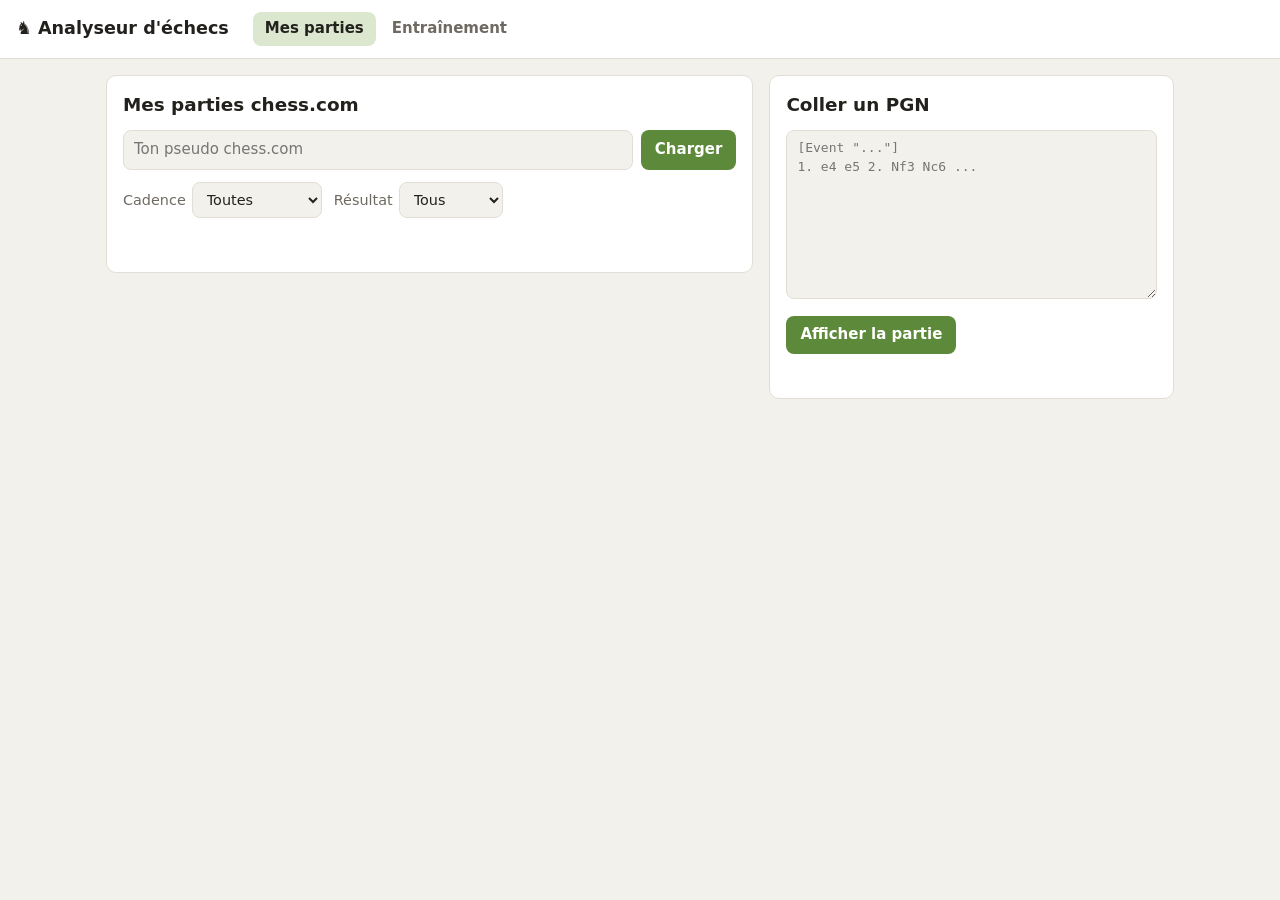
==== index.html @ f1f4c49a "Analyseur d'échecs : version web (Stockfish dans le navigateur) - Entraînement aux ouvertures : le b" ====
<!doctype html>
<html lang="fr">
<head>
  <meta charset="utf-8">
  <meta name="viewport" content="width=device-width, initial-scale=1, viewport-fit=cover">
  <title>Analyseur d'échecs</title>
  <meta name="description" content="Revois tes parties chess.com avec Stockfish et entraîne-toi aux ouvertures, avec des explications en français.">
  <meta name="theme-color" content="#272623">
  <link rel="manifest" href="manifest.webmanifest">
  <link rel="icon" href="icones/icone.svg" type="image/svg+xml">
  <link rel="apple-touch-icon" href="icones/icone-192.png">
  <!-- Échiquier : chessground (celui de Lichess), copié dans vendor/ pour marcher hors ligne -->
  <link rel="stylesheet" href="vendor/chessground.base.css">
  <link rel="stylesheet" href="vendor/chessground.brown.css">
  <link rel="stylesheet" href="vendor/chessground.cburnett.css">
  <link rel="stylesheet" href="css/app.css">
</head>
<body>
  <header class="barre">
    <a href="#/" class="logo">♞ Analyseur d'échecs</a>
    <nav class="menu">
      <a href="#/" data-menu="parties">Mes parties</a>
      <a href="#/entrainement" data-menu="entrainement">Entraînement</a>
    </nav>
  </header>

  <main>
    <!-- Accueil : import des parties -->
    <section id="vue-accueil" class="accueil">
      <div class="carte">
        <h2>Mes parties chess.com</h2>
        <form id="form-pseudo" class="ligne-form">
          <input id="pseudo" type="text" placeholder="Ton pseudo chess.com" autocomplete="username" autocapitalize="none" spellcheck="false" required>
          <button type="submit">Charger</button>
        </form>
        <div class="filtres">
          <label>Cadence
            <select id="filtre-cadence">
              <option value="">Toutes</option>
              <option value="bullet">Bullet</option>
              <option value="blitz">Blitz</option>
              <option value="rapid">Rapide</option>
              <option value="daily">Quotidienne</option>
            </select>
          </label>
          <label>Résultat
            <select id="filtre-resultat">
              <option value="">Tous</option>
              <option value="victoire">Victoires</option>
              <option value="defaite">Défaites</option>
              <option value="nulle">Nulles</option>
            </select>
          </label>
        </div>
        <p id="etat-liste" class="etat"></p>
        <ul id="liste-parties" class="liste-parties"></ul>
        <button id="bouton-plus" class="secondaire" hidden>Afficher plus de parties</button>
      </div>

      <div class="carte">
        <h2>Coller un PGN</h2>
        <textarea id="texte-pgn" rows="8" spellcheck="false" placeholder="[Event &quot;...&quot;]&#10;1. e4 e5 2. Nf3 Nc6 ..."></textarea>
        <button id="bouton-pgn">Afficher la partie</button>
        <p id="etat-pgn" class="etat"></p>
      </div>
    </section>

    <!-- Vue d'une partie -->
    <section id="vue-partie" hidden>
      <a href="#/" class="retour">← Mes parties</a>
      <div class="disposition">
        <div class="colonne-plateau">
          <div class="joueur" id="joueur-haut"><span class="nom"></span><span class="pendule"></span></div>
          <div class="plateau-et-barre">
            <div id="barre-eval" class="barre-eval" title="Évaluation de Stockfish">
              <div class="part-bas"></div>
              <span class="valeur"></span>
            </div>
            <div class="plateau-conteneur">
              <div id="plateau" class="plateau"></div>
              <div id="badge-coup" class="badge-coup" hidden></div>
            </div>
          </div>
          <div class="joueur" id="joueur-bas"><span class="nom"></span><span class="pendule"></span></div>
          <div class="navigation">
            <button data-nav="debut" title="Début (Origine)">⏮</button>
            <button data-nav="precedent" title="Coup précédent (←)">◀</button>
            <button data-nav="suivant" title="Coup suivant (→)">▶</button>
            <button data-nav="fin" title="Fin (Fin)">⏭</button>
            <button data-nav="retourner" title="Retourner l'échiquier (F)">⇅</button>
          </div>
          <svg id="graphique" class="graphique" hidden
               aria-label="Graphique d'évaluation : cliquer pour aller à un coup"></svg>
        </div>
        <aside class="colonne-infos">
          <div class="carte" id="infos-partie"></div>
          <div class="carte" id="carte-analyse">
            <div class="entete-analyse">
              <h3>Analyse Stockfish</h3>
              <div class="commandes-analyse">
                <select id="reglage-analyse" title="Profondeur d'analyse">
                  <option value="rapide">Rapide</option>
                  <option value="normale" selected>Normale</option>
                  <option value="profonde">Profonde</option>
                </select>
                <button id="bouton-analyser">Analyser</button>
              </div>
            </div>
            <div id="progression-analyse" class="progression" hidden><div class="barre"></div><span></span></div>
            <p id="etat-analyse" class="etat"></p>
            <div id="resume-analyse"></div>
          </div>
          <div class="carte" id="carte-coup" hidden></div>
          <div class="carte">
            <div class="entete-analyse">
              <h3>Coups</h3>
              <label class="option"><input type="checkbox" id="option-suivant"> Montrer le meilleur coup à jouer</label>
            </div>
            <div id="liste-coups" class="liste-coups"></div>
          </div>
          <div class="carte" id="carte-compteurs" hidden>
            <h3>Bilan des coups</h3>
            <div id="compteurs"></div>
          </div>
        </aside>
      </div>
    </section>

    <!-- Entraînement : affronter une ouverture, avec un coach après chaque coup -->
    <section id="vue-entrainement" hidden>
      <div class="carte" id="reglages-entrainement">
        <h2>Affronter une ouverture</h2>
        <p class="doux">Le bot joue <strong>forcément</strong> l'ouverture choisie. Après chacun de tes coups,
          le coach te dit si c'est bien, quel était le meilleur coup, et pourquoi.</p>
        <div class="formulaire">
          <label>Ouverture du bot
            <select id="choix-ouverture"></select>
          </label>
          <label>Ou cherche une autre ouverture
            <input id="recherche-ouverture" list="liste-ouvertures" placeholder="Ex. : Fried Liver, Najdorf, Londres…" spellcheck="false">
            <datalist id="liste-ouvertures"></datalist>
          </label>
          <p id="coups-ouverture" class="doux"></p>
          <label>Le bot joue
            <select id="couleur-bot">
              <option value="w">les Blancs</option>
              <option value="b">les Noirs</option>
            </select>
          </label>
          <label>Niveau du bot (quand la théorie s'arrête)
            <select id="niveau-bot"></select>
          </label>
          <button id="bouton-commencer">Commencer la partie</button>
          <p id="etat-reglages" class="etat"></p>
        </div>
      </div>

      <div id="jeu-entrainement" class="disposition" hidden>
        <div class="colonne-plateau">
          <div class="joueur"><span id="nom-haut" class="nom"></span></div>
          <div class="plateau-conteneur">
            <div id="plateau-entrainement" class="plateau"></div>
          </div>
          <div class="joueur"><span id="nom-bas" class="nom"></span><span id="statut-entrainement" class="statut"></span></div>
          <p id="coach-court" class="coach-court" hidden></p>
          <div class="navigation">
            <button id="bouton-annuler" title="Reprendre ton dernier coup">↶ Annuler</button>
            <button id="bouton-indice" title="Montrer le meilleur coup">💡 Indice</button>
            <button id="bouton-retourner-jeu" title="Retourner l'échiquier">⇅</button>
            <button id="bouton-nouvelle" title="Choisir une autre ouverture">Nouvelle</button>
          </div>
        </div>
        <aside class="colonne-infos">
          <div class="carte coach" id="carte-coach">
            <h3 id="titre-entrainement"></h3>
            <p id="theorie-entrainement" class="theorie"></p>
            <div id="avis-coach" class="avis-coach"></div>
          </div>
          <div class="carte">
            <h3>Ton bilan</h3>
            <div id="bilan-entrainement" class="bilan"></div>
            <button id="bouton-analyser-partie" class="secondaire" disabled>Analyser toute la partie</button>
          </div>
          <div class="carte">
            <h3>Coups</h3>
            <div id="coups-entrainement" class="liste-coups"></div>
          </div>
        </aside>
      </div>
    </section>
  </main>

  <script type="module" src="js/app.js"></script>
</body>
</html>
---- vendor/chessground.base.css ----
.cg-wrap {
  box-sizing: content-box;
  position: relative;
  display: block;
}

cg-container {
  position: absolute;
  width: 100%;
  height: 100%;
  display: block;
  top: 0;
}

cg-board {
  position: absolute;
  top: 0;
  left: 0;
  width: 100%;
  height: 100%;
  -webkit-user-select: none;
  -moz-user-select: none;
  -ms-user-select: none;
  user-select: none;
  line-height: 0;
  background-size: cover;
}

.cg-wrap.manipulable cg-board {
  cursor: pointer;
}

cg-board square {
  position: absolute;
  top: 0;
  left: 0;
  width: 12.5%;
  height: 12.5%;
  pointer-events: none;
}

cg-board square.move-dest {
  pointer-events: auto;
}

cg-board square.last-move {
  will-change: transform;
}

.cg-wrap piece {
  position: absolute;
  top: 0;
  left: 0;
  width: 12.5%;
  height: 12.5%;
  background-size: cover;
  z-index: 2;
  will-change: transform;
  pointer-events: none;
}

cg-board piece.dragging {
  cursor: move;
  /* !important to override z-index from 3D piece inline style */
  z-index: 11 !important;
}

piece.anim {
  z-index: 8;
}

piece.fading {
  z-index: 1;
  opacity: 0.5;
}

.cg-wrap piece.ghost {
  opacity: 0.3;
}

.cg-wrap piece svg {
  overflow: hidden;
  position: relative;
  top: 0px;
  left: 0px;
  width: 100%;
  height: 100%;
  pointer-events: none;
  z-index: 2;
  opacity: 0.6;
}

.cg-wrap cg-auto-pieces,
.cg-wrap .cg-shapes,
.cg-wrap .cg-custom-svgs {
  overflow: visible;
  position: absolute;
  top: 0px;
  left: 0px;
  width: 100%;
  height: 100%;
  pointer-events: none;
}

.cg-wrap cg-auto-pieces {
  z-index: 2;
}

.cg-wrap cg-auto-pieces piece {
  opacity: 0.3;
}

.cg-wrap .cg-shapes {
  overflow: hidden;
  opacity: 0.6;
  z-index: 2;
}

.cg-wrap .cg-custom-svgs {
  /* over piece.anim = 8, but under piece.dragging = 11 */
  z-index: 9;
}

.cg-wrap .cg-custom-svgs svg {
  overflow: visible;
}

.cg-wrap coords {
  position: absolute;
  display: flex;
  pointer-events: none;
  opacity: 0.8;
  font-family: sans-serif;
  font-size: 9px;
}

.cg-wrap coords.ranks {
  left: 4px;
  top: -20px;
  flex-flow: column-reverse;
  height: 100%;
  width: 12px;
}

.cg-wrap coords.ranks.black {
  flex-flow: column;
}

.cg-wrap coords.ranks.left {
  left: -15px;
  align-items: flex-end;
}

.cg-wrap coords.files {
  bottom: -4px;
  left: 24px;
  flex-flow: row;
  width: 100%;
  height: 16px;
  text-transform: uppercase;
  text-align: center;
}

.cg-wrap coords.files.black {
  flex-flow: row-reverse;
}

.cg-wrap coords coord {
  flex: 1 1 auto;
}

.cg-wrap coords.ranks coord {
  transform: translateY(39%);
}

.cg-wrap coords.squares {
  bottom: 0;
  left: 0;
  text-transform: uppercase;
  text-align: right;
  flex-flow: column-reverse;
  height: 100%;
  width: 12.5%;
}

.cg-wrap coords.squares.black {
  flex-flow: column;
}

.cg-wrap coords.squares.left {
  text-align: left;
}

.cg-wrap coords.squares coord {
  padding: 6% 4%;
}

.cg-wrap coords.squares.rank2 {
  transform: translateX(100%);
}

.cg-wrap coords.squares.rank3 {
  transform: translateX(200%);
}

.cg-wrap coords.squares.rank4 {
  transform: translateX(300%);
}

.cg-wrap coords.squares.rank5 {
  transform: translateX(400%);
}

.cg-wrap coords.squares.rank6 {
  transform: translateX(500%);
}

.cg-wrap coords.squares.rank7 {
  transform: translateX(600%);
}

.cg-wrap coords.squares.rank8 {
  transform: translateX(700%);
}
---- vendor/chessground.brown.css ----
/** Colored board squares as an embedded SVG */
cg-board {
  background-color: #f0d9b5;
  background-image: url('[data-uri]');
}

/** Interactive board square colors */
cg-board square.move-dest {
  background: radial-gradient(rgba(20, 85, 30, 0.5) 22%, #208530 0, rgba(0, 0, 0, 0.3) 0, rgba(0, 0, 0, 0) 0);
}
cg-board square.premove-dest {
  background: radial-gradient(rgba(20, 30, 85, 0.5) 22%, #203085 0, rgba(0, 0, 0, 0.3) 0, rgba(0, 0, 0, 0) 0);
}
cg-board square.oc.move-dest {
  background: radial-gradient(transparent 0%, transparent 80%, rgba(20, 85, 0, 0.3) 80%);
}
cg-board square.oc.premove-dest {
  background: radial-gradient(transparent 0%, transparent 80%, rgba(20, 30, 85, 0.2) 80%);
}
cg-board square.move-dest:hover {
  background: rgba(20, 85, 30, 0.3);
}
cg-board square.premove-dest:hover {
  background: rgba(20, 30, 85, 0.2);
}
cg-board square.last-move {
  background-color: rgba(155, 199, 0, 0.41);
}
cg-board square.selected {
  background-color: rgba(20, 85, 30, 0.5);
}
cg-board square.check {
  background: radial-gradient(
    ellipse at center,
    rgba(255, 0, 0, 1) 0%,
    rgba(231, 0, 0, 1) 25%,
    rgba(169, 0, 0, 0) 89%,
    rgba(158, 0, 0, 0) 100%
  );
}
cg-board square.current-premove {
  background-color: rgba(20, 30, 85, 0.5);
}

/** Alternating colors in rank/file/square labels */
.orientation-white .ranks :nth-child(odd),
.orientation-white .files :nth-child(even),
.orientation-black .ranks :nth-child(even),
.orientation-black .files :nth-child(odd),
coords.squares:nth-of-type(odd) :nth-child(even),
coords.squares:nth-of-type(even) :nth-child(odd) {
  color: rgba(72, 72, 72, 0.8);
}

.orientation-white .ranks :nth-child(even),
.orientation-white .files :nth-child(odd),
.orientation-black .ranks :nth-child(odd),
.orientation-black .files :nth-child(even),
coords.squares:nth-of-type(odd) :nth-child(odd),
coords.squares:nth-of-type(even) :nth-child(even) {
  color: rgba(255, 255, 255, 0.8);
}
---- vendor/chessground.cburnett.css ----
/** Embedded SVGs for all chess pieces */
.cg-wrap piece.pawn.white {
  background-image: url('[data-uri]');
}
.cg-wrap piece.bishop.white {
  background-image: url('[data-uri]');
}
.cg-wrap piece.knight.white {
  background-image: url('[data-uri]');
}
.cg-wrap piece.rook.white {
  background-image: url('[data-uri]');
}
.cg-wrap piece.queen.white {
  background-image: url('[data-uri]');
}
.cg-wrap piece.king.white {
  background-image: url('[data-uri]');
}
.cg-wrap piece.pawn.black {
  background-image: url('[data-uri]');
}
.cg-wrap piece.bishop.black {
  background-image: url('[data-uri]');
}
.cg-wrap piece.knight.black {
  background-image: url('[data-uri]');
}
.cg-wrap piece.rook.black {
  background-image: url('[data-uri]');
}
.cg-wrap piece.queen.black {
  background-image: url('[data-uri]');
}
.cg-wrap piece.king.black {
  background-image: url('[data-uri]');
}
---- css/app.css ----
:root {
  --fond: #f3f1ec;
  --carte: #ffffff;
  --texte: #23211d;
  --doux: #6f6a61;
  --bord: #e2ded5;
  --accent: #5d8a3a;
  --accent-texte: #ffffff;
  --survol: #f0ede6;
  --actif: #dbe8cf;
  --victoire: #5d8a3a;
  --defaite: #c0473b;
  --nulle: #8a857b;
  --erreur: #b23a2e;
  --rayon: 10px;

  /* Classification des coups : mêmes couleurs en clair et en sombre */
  --c-brillant: #1f9e94;
  --c-meilleur: #5f9e45;
  --c-excellent: #84a94a;
  --c-bon: #8f9a86;
  --c-livre: #a3825e;
  --c-imprecision: #dba63a;
  --c-erreur: #e27f35;
  --c-manquee: #cc5f50;
  --c-gaffe: #cc3a2e;
  /* Barre et graphique d'évaluation */
  --eval-clair: #f2f0eb;
  --eval-sombre: #3d3a36;
}

@media (prefers-color-scheme: dark) {
  :root {
    --fond: #1d1c1a;
    --carte: #272623;
    --texte: #ece9e2;
    --doux: #a29d93;
    --bord: #3a3834;
    --accent: #7fae55;
    --accent-texte: #12110f;
    --survol: #302f2b;
    --actif: #3c4a30;
    --victoire: #7fae55;
    --defaite: #e06b5e;
    --nulle: #a29d93;
    --erreur: #f08a7e;
  }
}

* { box-sizing: border-box; }
[hidden] { display: none !important; } /* sinon un display: grid l'emporte sur l'attribut hidden */

body {
  margin: 0;
  background: var(--fond);
  color: var(--texte);
  font: 15px/1.45 system-ui, -apple-system, "Segoe UI", Roboto, sans-serif;
}

a { color: var(--accent); }

.barre {
  padding: 12px 16px;
  border-bottom: 1px solid var(--bord);
  background: var(--carte);
}
.logo { font-weight: 700; font-size: 1.1rem; color: var(--texte); text-decoration: none; }
.barre { display: flex; align-items: center; gap: 24px; flex-wrap: wrap; }
.menu { display: flex; gap: 4px; }
.menu a { color: var(--doux); text-decoration: none; padding: 6px 12px; border-radius: 8px; font-weight: 600; }
.menu a:hover { background: var(--survol); }
.menu a.actif { color: var(--texte); background: var(--actif); }

/* --- Entraînement ------------------------------------------------------------- */
#reglages-entrainement { max-width: 560px; }
.formulaire { display: flex; flex-direction: column; gap: 12px; }
.formulaire label { display: flex; flex-direction: column; gap: 4px; font-weight: 600; font-size: 0.9rem; }
.formulaire select, .formulaire input { font-weight: 400; }
.formulaire .doux { margin: -4px 0 0; }
.statut { font-weight: 700; margin: 4px 0; }
.theorie { margin: 4px 0 8px; padding: 6px 10px; border-radius: 8px; background: var(--actif); }
.theorie.hors { background: var(--survol); }
.messages { list-style: none; padding: 0; margin: 0; display: flex; flex-direction: column; gap: 6px; font-size: 0.9rem; }
#jeu-entrainement .navigation button { max-width: none; font-size: 0.9rem; padding: 8px 6px; }
#jeu-entrainement .joueur .statut { font-size: 0.9rem; color: var(--doux); margin: 0; }
.coach h3 { margin-bottom: 8px; }
.coach-court { margin: 2px 0; font-size: 0.9rem; font-weight: 600; }
.avis-coach .titre-coup { margin-bottom: 4px; }
.avis-coach .explication { margin-top: 8px; }
.meilleur-coup { font-weight: 700; }
.precision-moyenne { font-weight: 700; font-size: 1.1rem; margin: 0 0 8px; }
.pastilles { display: flex; flex-wrap: wrap; gap: 6px 14px; font-size: 0.9rem; }
.item-bilan { display: inline-flex; align-items: center; gap: 4px; }
.bilan { margin-bottom: 10px; }

main { max-width: 1100px; margin: 0 auto; padding: 16px; }

.carte {
  background: var(--carte);
  border: 1px solid var(--bord);
  border-radius: var(--rayon);
  padding: 16px;
}
.carte h2, .carte h3 { margin: 0 0 12px; }
.carte h2 { font-size: 1.15rem; }
.carte h3 { font-size: 1rem; }

button {
  font: inherit;
  cursor: pointer;
  border: none;
  border-radius: 8px;
  padding: 8px 14px;
  background: var(--accent);
  color: var(--accent-texte);
  font-weight: 600;
}
button.secondaire { background: var(--survol); color: var(--texte); margin-top: 12px; width: 100%; }

input, textarea, select {
  font: inherit;
  color: var(--texte);
  background: var(--fond);
  border: 1px solid var(--bord);
  border-radius: 8px;
  padding: 8px 10px;
}
textarea { width: 100%; resize: vertical; font-family: ui-monospace, Consolas, monospace; font-size: 13px; margin-bottom: 10px; }

.etat { color: var(--doux); margin: 10px 0 0; min-height: 1.2em; }
.etat.erreur, .avertissement { color: var(--erreur); }

/* --- Accueil --------------------------------------------------------------- */

.accueil { display: grid; grid-template-columns: 1.6fr 1fr; gap: 16px; align-items: start; }

.ligne-form { display: flex; gap: 8px; }
.ligne-form input { flex: 1; min-width: 0; }

.filtres { display: flex; gap: 12px; flex-wrap: wrap; margin-top: 12px; color: var(--doux); font-size: 0.9rem; }
.filtres label { display: flex; align-items: center; gap: 6px; }

.liste-parties { list-style: none; padding: 0; margin: 10px 0 0; display: flex; flex-direction: column; gap: 4px; }

.partie {
  display: flex;
  align-items: center;
  gap: 12px;
  padding: 10px 12px;
  border-radius: 8px;
  color: var(--texte);
  text-decoration: none;
  border-left: 4px solid var(--nulle);
}
.partie:hover { background: var(--survol); }
.partie.victoire { border-left-color: var(--victoire); }
.partie.defaite { border-left-color: var(--defaite); }

.pion { width: 14px; height: 14px; border-radius: 50%; flex: none; border: 2px solid var(--doux); }
.pion.blancs { background: #fff; }
.pion.noirs { background: #222; }

.centre { display: flex; flex-direction: column; flex: 1; min-width: 0; }
.centre small { color: var(--doux); white-space: nowrap; overflow: hidden; text-overflow: ellipsis; }

.badge { font-size: 0.8rem; font-weight: 700; color: var(--nulle); }
.victoire .badge { color: var(--victoire); }
.defaite .badge { color: var(--defaite); }

/* --- Vue partie ------------------------------------------------------------- */

.retour { display: inline-block; margin-bottom: 12px; text-decoration: none; }

.disposition { display: grid; grid-template-columns: minmax(0, 560px) minmax(260px, 1fr); gap: 16px; align-items: start; }

.colonne-plateau { display: flex; flex-direction: column; gap: 6px; }
.plateau-et-barre { display: flex; gap: 6px; }
.plateau-conteneur { position: relative; flex: 1; min-width: 0; }
.plateau { width: 100%; aspect-ratio: 1; }

/* Barre d'évaluation : la partie du bas appartient au camp affiché en bas */
.barre-eval { position: relative; width: 22px; flex: none; border-radius: 4px; overflow: hidden; background: var(--eval-sombre); }
.barre-eval .part-bas { position: absolute; left: 0; right: 0; bottom: 0; height: 50%; background: var(--eval-clair); transition: height 0.25s; }
.barre-eval.inverse { background: var(--eval-clair); }
.barre-eval.inverse .part-bas { background: var(--eval-sombre); }
.barre-eval .valeur { position: absolute; left: 0; right: 0; bottom: 4px; text-align: center; font-size: 10px; font-weight: 700; color: var(--eval-sombre); }
.barre-eval .valeur.en-haut { top: 4px; bottom: auto; color: var(--eval-clair); }
.barre-eval.inverse .valeur { color: var(--eval-clair); }
.barre-eval.inverse .valeur.en-haut { color: var(--eval-sombre); }

/* Classification : chaque .cat-* fournit sa couleur dans --c */
.cat-brillant { --c: var(--c-brillant); }
.cat-meilleur { --c: var(--c-meilleur); }
.cat-excellent { --c: var(--c-excellent); }
.cat-bon { --c: var(--c-bon); }
.cat-livre { --c: var(--c-livre); }
.cat-imprecision { --c: var(--c-imprecision); }
.cat-erreur { --c: var(--c-erreur); }
.cat-manquee { --c: var(--c-manquee); }
.cat-gaffe { --c: var(--c-gaffe); }

.badge-coup {
  position: absolute;
  z-index: 20;
  transform: translate(-70%, -30%);
  width: 26px;
  height: 26px;
  border-radius: 50%;
  display: flex;
  align-items: center;
  justify-content: center;
  background: var(--c);
  color: #fff;
  font-size: 12px;
  font-weight: 800;
  box-shadow: 0 1px 4px rgba(0, 0, 0, 0.45);
  pointer-events: none;
}
.pastille {
  display: inline-flex;
  align-items: center;
  justify-content: center;
  width: 1.6em;
  height: 1.6em;
  border-radius: 50%;
  background: var(--c);
  color: #fff;
  font-size: 0.75em;
  font-weight: 800;
  vertical-align: middle;
}
.etiquette { background: var(--c); color: #fff; font-size: 0.78rem; font-weight: 700; padding: 2px 9px; border-radius: 999px; }

/* Graphique d'évaluation */
.graphique { display: block; width: 100%; height: auto; margin-top: 8px; border-radius: 6px; cursor: pointer; }
.graphique .fond { fill: var(--eval-sombre); }
.graphique .aire { fill: var(--eval-clair); }
.graphique .milieu { stroke: #8a857b; stroke-width: 1; stroke-dasharray: 4 4; }
.graphique .curseur { stroke: var(--accent); stroke-width: 2; }
.graphique .point { fill: var(--c); stroke: #fff; stroke-width: 1.5; }

.joueur { display: flex; justify-content: space-between; align-items: center; font-weight: 600; padding: 2px 2px; }
.pendule { font-variant-numeric: tabular-nums; background: var(--carte); border: 1px solid var(--bord); border-radius: 6px; padding: 1px 8px; }
.pendule:empty { display: none; }

.navigation { display: flex; gap: 6px; justify-content: center; margin-top: 4px; }
.navigation button { flex: 1; max-width: 80px; background: var(--carte); color: var(--texte); border: 1px solid var(--bord); font-size: 1.05rem; }
.navigation button:hover { background: var(--survol); }

.colonne-infos { display: flex; flex-direction: column; gap: 16px; }

#infos-partie dl { display: grid; grid-template-columns: auto 1fr; gap: 4px 12px; margin: 0 0 10px; }
#infos-partie dt { color: var(--doux); }
#infos-partie dd { margin: 0; }

.liste-coups { max-height: 420px; overflow-y: auto; font-variant-numeric: tabular-nums; }
.ligne-coup { display: grid; grid-template-columns: 3em 1fr 1fr; align-items: center; }
.ligne-coup:nth-child(odd) { background: var(--survol); border-radius: 6px; }
.num { color: var(--doux); padding-left: 6px; }
.coup {
  background: none;
  color: var(--texte);
  font-weight: 500;
  text-align: left;
  padding: 4px 8px;
  border-radius: 6px;
}
.coup:hover { background: var(--bord); }
.coup.actif { background: var(--actif); font-weight: 700; }
.coup.vide { color: var(--doux); }
.coup .symbole { margin-left: 3px; font-weight: 800; }
.coup[data-classe="brillant"] { color: var(--c-brillant); }
.coup[data-classe="imprecision"] { color: var(--c-imprecision); }
.coup[data-classe="erreur"] { color: var(--c-erreur); }
.coup[data-classe="manquee"] { color: var(--c-manquee); }
.coup[data-classe="gaffe"] { color: var(--c-gaffe); }

/* Carte d'analyse */
.entete-analyse { display: flex; justify-content: space-between; align-items: center; gap: 8px; flex-wrap: wrap; margin-bottom: 8px; }
.entete-analyse h3 { margin: 0; }
.commandes-analyse { display: flex; gap: 6px; }
.commandes-analyse select, .commandes-analyse button { padding: 6px 10px; }
button:disabled { opacity: 0.55; cursor: default; }
.option { display: flex; align-items: center; gap: 5px; font-size: 0.85rem; color: var(--doux); cursor: pointer; }

.progression { position: relative; height: 24px; margin-top: 4px; border-radius: 6px; overflow: hidden; background: var(--survol); }
.progression .barre { position: absolute; top: 0; bottom: 0; left: 0; width: 0; background: var(--actif); transition: width 0.4s; }
.progression span { position: relative; padding-left: 10px; font-size: 0.85rem; line-height: 24px; }

.precisions { display: grid; grid-template-columns: 1fr 1fr; gap: 8px; margin: 6px 0 12px; }
.precision { display: flex; flex-direction: column; align-items: center; padding: 10px 6px; border-radius: 8px; background: var(--survol); text-align: center; }
.precision .nom { font-size: 0.85rem; color: var(--doux); max-width: 100%; overflow: hidden; text-overflow: ellipsis; white-space: nowrap; }
.precision strong { font-size: 1.7rem; line-height: 1.2; }
.precision small { color: var(--doux); }

.compteurs { width: 100%; border-collapse: collapse; font-size: 0.9rem; }
.compteurs td { padding: 3px 4px; }
.compteurs .nombre { width: 3em; text-align: center; font-weight: 700; font-variant-numeric: tabular-nums; }

/* Détail du coup courant */
#carte-coup p { margin: 6px 0; }
.explication { margin: 8px 0; padding: 8px 12px; border-left: 3px solid var(--accent); background: var(--survol); border-radius: 0 8px 8px 0; }
.explication p { margin: 4px 0; }
.titre-coup { display: flex; align-items: center; gap: 8px; flex-wrap: wrap; }
.doux { color: var(--doux); font-size: 0.9rem; }
#carte-coup h4 { margin: 12px 0 6px; font-size: 0.9rem; }
.lignes-moteur { list-style: none; margin: 0; padding: 0; display: flex; flex-direction: column; gap: 5px; font-size: 0.9rem; }
.lignes-moteur li { display: flex; gap: 8px; align-items: baseline; }
.eval-ligne { flex: none; min-width: 3.6em; padding: 1px 4px; border-radius: 4px; background: var(--survol); text-align: center; font-weight: 700; font-variant-numeric: tabular-nums; }

/* --- Petits écrans (préparation du mobile) ---------------------------------- */

@media (max-width: 820px) {
  .accueil, .disposition { grid-template-columns: 1fr; }
  .liste-coups { max-height: 260px; }
}
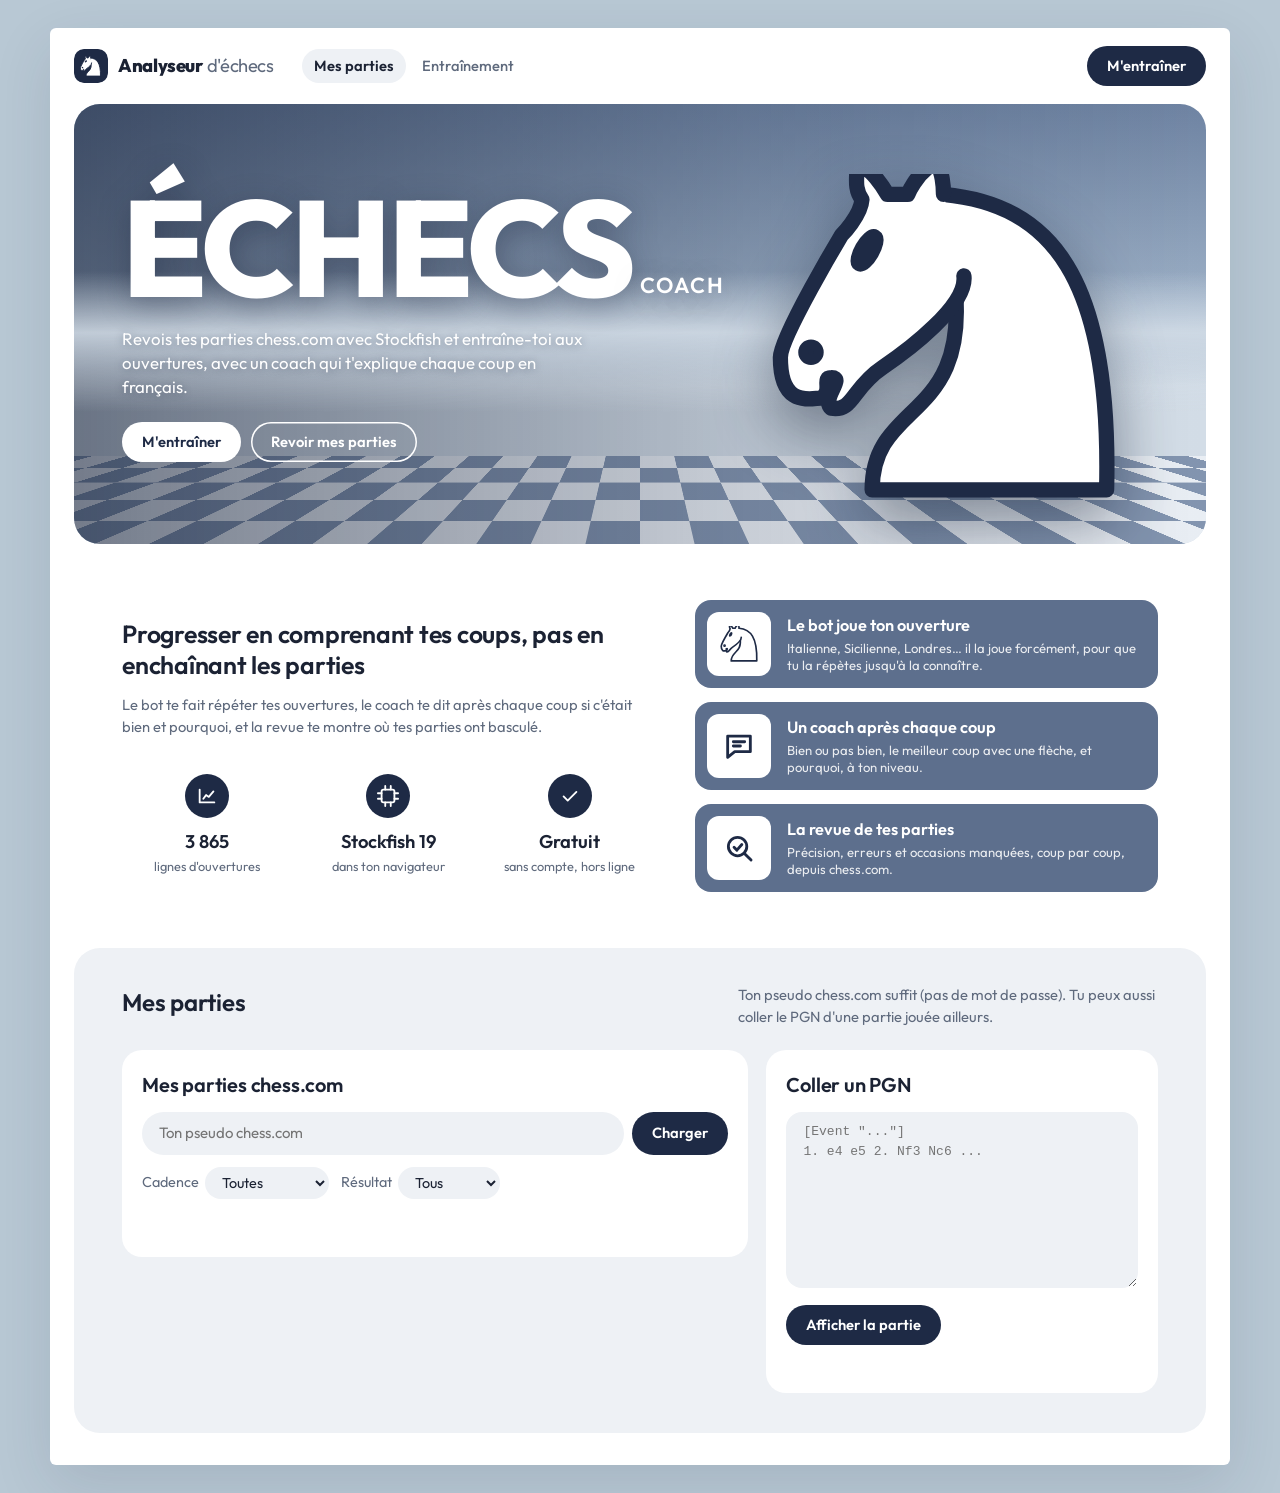
==== commit c2776fd5: "Nouvelle direction artistique et version PC hors ligne - Apparence : page blanche sur fond bleu-gris" ====
--- a/index.html
+++ b/index.html
@@ -5,7 +5,9 @@
   <meta name="viewport" content="width=device-width, initial-scale=1, viewport-fit=cover">
   <title>Analyseur d'échecs</title>
   <meta name="description" content="Revois tes parties chess.com avec Stockfish et entraîne-toi aux ouvertures, avec des explications en français.">
-  <meta name="theme-color" content="#272623">
+  <meta name="theme-color" content="#b8c8d4" media="(prefers-color-scheme: light)">
+  <meta name="theme-color" content="#0d131d" media="(prefers-color-scheme: dark)">
+  <link rel="preload" href="polices/outfit-latin.woff2" as="font" type="font/woff2" crossorigin>
   <link rel="manifest" href="manifest.webmanifest">
   <link rel="icon" href="icones/icone.svg" type="image/svg+xml">
   <link rel="apple-touch-icon" href="icones/icone-192.png">
@@ -16,17 +18,72 @@
   <link rel="stylesheet" href="css/app.css">
 </head>
 <body>
-  <header class="barre">
-    <a href="#/" class="logo">♞ Analyseur d'échecs</a>
+ <div class="page">
+  <header class="entete">
+    <a href="#/" class="logo"><img src="icones/icone.svg" alt="" width="34" height="34"><span>Analyseur<em>d'échecs</em></span></a>
     <nav class="menu">
       <a href="#/" data-menu="parties">Mes parties</a>
       <a href="#/entrainement" data-menu="entrainement">Entraînement</a>
     </nav>
+    <a href="#/entrainement" class="pilule marine appel">M'entraîner</a>
   </header>
 
   <main>
     <!-- Accueil : import des parties -->
-    <section id="vue-accueil" class="accueil">
+    <div id="vue-accueil">
+      <section class="hero">
+        <div class="hero-sol" aria-hidden="true"></div>
+        <img class="hero-piece" src="icones/cavalier.svg" alt="" aria-hidden="true">
+        <div class="hero-contenu">
+          <h1 class="hero-titre">ÉCHECS<span>coach</span></h1>
+          <p>Revois tes parties chess.com avec Stockfish et entraîne-toi aux ouvertures,
+            avec un coach qui t'explique chaque coup en français.</p>
+          <div class="hero-boutons">
+            <a class="pilule blanche" href="#/entrainement">M'entraîner</a>
+            <a class="pilule contour" href="#mes-parties">Revoir mes parties</a>
+          </div>
+        </div>
+      </section>
+
+      <section class="pourquoi">
+        <div class="pourquoi-texte">
+          <h2>Progresser en comprenant tes coups, pas en enchaînant les parties</h2>
+          <p class="doux">Le bot te fait répéter tes ouvertures, le coach te dit après chaque coup
+            si c'était bien et pourquoi, et la revue te montre où tes parties ont basculé.</p>
+          <div class="chiffres">
+            <div><span class="rond"><svg viewBox="0 0 24 24"><path d="M4 19V5m0 14h16M8 15l3-4 3 2 5-6"/></svg></span>
+              <strong>3&nbsp;865</strong><small>lignes d'ouvertures</small></div>
+            <div><span class="rond"><svg viewBox="0 0 24 24"><rect x="5" y="5" width="14" height="14" rx="2"/><path d="M9 1v4m6-4v4M9 19v4m6-4v4M1 9h4m-4 6h4m14-6h4m-4 6h4"/></svg></span>
+              <strong>Stockfish&nbsp;19</strong><small>dans ton navigateur</small></div>
+            <div><span class="rond"><svg viewBox="0 0 24 24"><path d="M5 12.5l4.5 4.5L19 7.5"/></svg></span>
+              <strong>Gratuit</strong><small>sans compte, hors ligne</small></div>
+          </div>
+        </div>
+        <div class="atouts">
+          <a class="atout" href="#/entrainement">
+            <span class="tuile"><img src="icones/cavalier.svg" alt=""></span>
+            <span><strong>Le bot joue ton ouverture</strong>
+              <small>Italienne, Sicilienne, Londres… il la joue forcément, pour que tu la répètes jusqu'à la connaître.</small></span>
+          </a>
+          <a class="atout" href="#/entrainement">
+            <span class="tuile"><svg viewBox="0 0 24 24"><path d="M4 5h16v11H9l-5 4z"/><path d="M8 9h8M8 12h5"/></svg></span>
+            <span><strong>Un coach après chaque coup</strong>
+              <small>Bien ou pas bien, le meilleur coup avec une flèche, et pourquoi, à ton niveau.</small></span>
+          </a>
+          <a class="atout" href="#mes-parties">
+            <span class="tuile"><svg viewBox="0 0 24 24"><circle cx="11" cy="11" r="6.5"/><path d="M16 16l4.5 4.5M8.5 11.5l2 2 3.5-4"/></svg></span>
+            <span><strong>La revue de tes parties</strong>
+              <small>Précision, erreurs et occasions manquées, coup par coup, depuis chess.com.</small></span>
+          </a>
+        </div>
+      </section>
+
+      <section class="panneau" id="mes-parties">
+        <div class="panneau-entete">
+          <h2>Mes parties</h2>
+          <p class="doux">Ton pseudo chess.com suffit (pas de mot de passe). Tu peux aussi coller le PGN d'une partie jouée ailleurs.</p>
+        </div>
+        <div class="accueil">
       <div class="carte">
         <h2>Mes parties chess.com</h2>
         <form id="form-pseudo" class="ligne-form">
@@ -63,11 +120,13 @@
         <button id="bouton-pgn">Afficher la partie</button>
         <p id="etat-pgn" class="etat"></p>
       </div>
-    </section>
+        </div>
+      </section>
+    </div>
 
     <!-- Vue d'une partie -->
     <section id="vue-partie" hidden>
-      <a href="#/" class="retour">← Mes parties</a>
+      <a href="#/" class="retour pilule contour-sombre">← Mes parties</a>
       <div class="disposition">
         <div class="colonne-plateau">
           <div class="joueur" id="joueur-haut"><span class="nom"></span><span class="pendule"></span></div>
@@ -128,10 +187,18 @@
 
     <!-- Entraînement : affronter une ouverture, avec un coach après chaque coup -->
     <section id="vue-entrainement" hidden>
-      <div class="carte" id="reglages-entrainement">
+      <div id="reglages-entrainement" class="reglages">
+       <div class="carte-ardoise">
         <h2>Affronter une ouverture</h2>
-        <p class="doux">Le bot joue <strong>forcément</strong> l'ouverture choisie. Après chacun de tes coups,
+        <p>Le bot joue <strong>forcément</strong> l'ouverture choisie. Après chacun de tes coups,
           le coach te dit si c'est bien, quel était le meilleur coup, et pourquoi.</p>
+        <ol class="etapes">
+          <li><span>1</span>Choisis l'ouverture du bot</li>
+          <li><span>2</span>Joue tes coups sur l'échiquier</li>
+          <li><span>3</span>Lis le coach et corrige-toi</li>
+        </ol>
+       </div>
+       <div class="carte">
         <div class="formulaire">
           <label>Ouverture du bot
             <select id="choix-ouverture"></select>
@@ -153,6 +220,7 @@
           <button id="bouton-commencer">Commencer la partie</button>
           <p id="etat-reglages" class="etat"></p>
         </div>
+       </div>
       </div>
 
       <div id="jeu-entrainement" class="disposition" hidden>
@@ -189,6 +257,7 @@
       </div>
     </section>
   </main>
+ </div>
 
   <script type="module" src="js/app.js"></script>
 </body>
--- a/css/app.css
+++ b/css/app.css
@@ -1,49 +1,77 @@
+/* Direction artistique : page blanche posée sur un fond bleu-gris, bleu marine pour les
+   actions, cartes ardoise, grands arrondis et boutons en pilule. Police Outfit (OFL),
+   embarquée dans polices/ pour marcher hors ligne. */
+
+@font-face {
+  font-family: "Outfit";
+  font-style: normal;
+  font-weight: 300 800;
+  font-display: swap;
+  src: url("../polices/outfit-latin.woff2") format("woff2");
+}
+
 :root {
-  --fond: #f3f1ec;
-  --carte: #ffffff;
-  --texte: #23211d;
-  --doux: #6f6a61;
-  --bord: #e2ded5;
-  --accent: #5d8a3a;
-  --accent-texte: #ffffff;
-  --survol: #f0ede6;
-  --actif: #dbe8cf;
-  --victoire: #5d8a3a;
+  --ciel: #b8c8d4;          /* fond autour de la page */
+  --page: #ffffff;
+  --panneau: #eef1f5;       /* blocs gris clair */
+  --carte: #ffffff;         /* cartes posées sur un panneau */
+  --ardoise: #8a9ab2;       /* cartes décoratives */
+  --ardoise-fonce: #5d6f8d; /* cartes qui portent du texte (contraste suffisant) */
+  --marine: #1e2a45;        /* boutons principaux, titres */
+  --marine-texte: #ffffff;
+  --texte: #1b2233;
+  --doux: #5f6a7d;
+  --bord: #dfe4eb;
+  --survol: #e6ebf1;
+  --actif: #d7e0ec;
+  --victoire: #3f8a5a;
   --defaite: #c0473b;
-  --nulle: #8a857b;
+  --nulle: #8a93a3;
   --erreur: #b23a2e;
-  --rayon: 10px;
+  --rayon: 20px;
+  --rayon-grand: 26px;
 
   /* Classification des coups : mêmes couleurs en clair et en sombre */
   --c-brillant: #1f9e94;
-  --c-meilleur: #5f9e45;
-  --c-excellent: #84a94a;
-  --c-bon: #8f9a86;
+  --c-meilleur: #4f9a5c;
+  --c-excellent: #7aa65a;
+  --c-bon: #8a9ab2;
   --c-livre: #a3825e;
-  --c-imprecision: #dba63a;
+  --c-imprecision: #d9a23a;
   --c-erreur: #e27f35;
   --c-manquee: #cc5f50;
   --c-gaffe: #cc3a2e;
   /* Barre et graphique d'évaluation */
-  --eval-clair: #f2f0eb;
-  --eval-sombre: #3d3a36;
+  --eval-clair: #f3f6f9;
+  --eval-sombre: #1e2a45;
+  /* Échiquier */
+  --case-claire: #e3e9f0;
+  --case-foncee: #8a9ab2;
 }
 
 @media (prefers-color-scheme: dark) {
   :root {
-    --fond: #1d1c1a;
-    --carte: #272623;
-    --texte: #ece9e2;
-    --doux: #a29d93;
-    --bord: #3a3834;
-    --accent: #7fae55;
-    --accent-texte: #12110f;
-    --survol: #302f2b;
-    --actif: #3c4a30;
-    --victoire: #7fae55;
+    --ciel: #0d131d;
+    --page: #151c28;
+    --panneau: #1c2533;
+    --carte: #232d3d;
+    --ardoise: #3a4a63;
+    --ardoise-fonce: #33425a;
+    --marine: #c9d6e8;
+    --marine-texte: #121a27;
+    --texte: #e6ebf2;
+    --doux: #9aa6b8;
+    --bord: #2c3646;
+    --survol: #263142;
+    --actif: #2f3d55;
+    --victoire: #6fbf86;
     --defaite: #e06b5e;
-    --nulle: #a29d93;
+    --nulle: #9aa6b8;
     --erreur: #f08a7e;
+    --eval-clair: #e3e9f0;
+    --eval-sombre: #0f1621;
+    --case-claire: #c5d0dd;
+    --case-foncee: #6b7d99;
   }
 }
 
@@ -52,139 +80,270 @@
 
 body {
   margin: 0;
-  background: var(--fond);
+  background: var(--ciel);
   color: var(--texte);
-  font: 15px/1.45 system-ui, -apple-system, "Segoe UI", Roboto, sans-serif;
-}
-
-a { color: var(--accent); }
-
-.barre {
-  padding: 12px 16px;
-  border-bottom: 1px solid var(--bord);
-  background: var(--carte);
-}
-.logo { font-weight: 700; font-size: 1.1rem; color: var(--texte); text-decoration: none; }
-.barre { display: flex; align-items: center; gap: 24px; flex-wrap: wrap; }
-.menu { display: flex; gap: 4px; }
-.menu a { color: var(--doux); text-decoration: none; padding: 6px 12px; border-radius: 8px; font-weight: 600; }
-.menu a:hover { background: var(--survol); }
-.menu a.actif { color: var(--texte); background: var(--actif); }
-
-/* --- Entraînement ------------------------------------------------------------- */
-#reglages-entrainement { max-width: 560px; }
-.formulaire { display: flex; flex-direction: column; gap: 12px; }
-.formulaire label { display: flex; flex-direction: column; gap: 4px; font-weight: 600; font-size: 0.9rem; }
-.formulaire select, .formulaire input { font-weight: 400; }
-.formulaire .doux { margin: -4px 0 0; }
-.statut { font-weight: 700; margin: 4px 0; }
-.theorie { margin: 4px 0 8px; padding: 6px 10px; border-radius: 8px; background: var(--actif); }
-.theorie.hors { background: var(--survol); }
-.messages { list-style: none; padding: 0; margin: 0; display: flex; flex-direction: column; gap: 6px; font-size: 0.9rem; }
-#jeu-entrainement .navigation button { max-width: none; font-size: 0.9rem; padding: 8px 6px; }
-#jeu-entrainement .joueur .statut { font-size: 0.9rem; color: var(--doux); margin: 0; }
-.coach h3 { margin-bottom: 8px; }
-.coach-court { margin: 2px 0; font-size: 0.9rem; font-weight: 600; }
-.avis-coach .titre-coup { margin-bottom: 4px; }
-.avis-coach .explication { margin-top: 8px; }
-.meilleur-coup { font-weight: 700; }
-.precision-moyenne { font-weight: 700; font-size: 1.1rem; margin: 0 0 8px; }
-.pastilles { display: flex; flex-wrap: wrap; gap: 6px 14px; font-size: 0.9rem; }
-.item-bilan { display: inline-flex; align-items: center; gap: 4px; }
-.bilan { margin-bottom: 10px; }
-
-main { max-width: 1100px; margin: 0 auto; padding: 16px; }
-
-.carte {
-  background: var(--carte);
-  border: 1px solid var(--bord);
-  border-radius: var(--rayon);
-  padding: 16px;
-}
-.carte h2, .carte h3 { margin: 0 0 12px; }
-.carte h2 { font-size: 1.15rem; }
-.carte h3 { font-size: 1rem; }
-
-button {
+  font: 15px/1.5 "Outfit", system-ui, -apple-system, "Segoe UI", Roboto, sans-serif;
+  -webkit-font-smoothing: antialiased;
+}
+h1, h2, h3, h4 { font-weight: 600; letter-spacing: -0.01em; color: var(--texte); }
+a { color: var(--marine); }
+@media (prefers-color-scheme: dark) { a { color: #a9bedb; } }
+
+/* La « feuille » blanche centrée */
+.page {
+  max-width: 1180px;
+  margin: 28px auto;
+  background: var(--page);
+  border-radius: 6px;
+  box-shadow: 0 20px 60px rgba(30, 42, 69, 0.12);
+  padding: 0 24px 32px;
+  min-height: calc(100vh - 56px);
+}
+main { padding: 0; }
+
+/* --- En-tête ---------------------------------------------------------------- */
+
+.entete { display: flex; align-items: center; gap: 28px; padding: 18px 0; flex-wrap: wrap; }
+.logo { display: flex; align-items: center; gap: 10px; text-decoration: none; color: var(--texte); }
+.logo img { border-radius: 10px; }
+.logo span { font-weight: 800; font-size: 1.15rem; letter-spacing: -0.02em; line-height: 1; }
+.logo em { font-style: normal; font-weight: 400; color: var(--doux); margin-left: 4px; }
+.menu { display: flex; gap: 4px; flex: 1; }
+.menu a { color: var(--doux); text-decoration: none; padding: 6px 12px; border-radius: 999px; font-weight: 500; font-size: 0.92rem; }
+.menu a:hover { color: var(--texte); background: var(--panneau); }
+.menu a.actif { color: var(--texte); font-weight: 600; background: var(--panneau); }
+
+/* --- Boutons -------------------------------------------------------------------- */
+
+button, .pilule {
   font: inherit;
   cursor: pointer;
   border: none;
-  border-radius: 8px;
-  padding: 8px 14px;
-  background: var(--accent);
-  color: var(--accent-texte);
+  border-radius: 999px;
+  padding: 9px 20px;
+  background: var(--marine);
+  color: var(--marine-texte);
   font-weight: 600;
-}
-button.secondaire { background: var(--survol); color: var(--texte); margin-top: 12px; width: 100%; }
+  font-size: 0.92rem;
+  text-decoration: none;
+  display: inline-flex;
+  align-items: center;
+  justify-content: center;
+  gap: 6px;
+  transition: transform 0.12s, background 0.15s, box-shadow 0.15s;
+}
+button:hover:not(:disabled), .pilule:hover { box-shadow: 0 4px 14px rgba(30, 42, 69, 0.22); }
+button:active:not(:disabled), .pilule:active { transform: translateY(1px); }
+button:disabled { opacity: 0.5; cursor: default; }
+.pilule.marine { background: var(--marine); color: var(--marine-texte); }
+.pilule.blanche { background: #fff; color: #1e2a45; }
+.pilule.contour { background: transparent; color: #fff; box-shadow: inset 0 0 0 1.5px #fff; }
+.pilule.contour-sombre { background: transparent; color: var(--texte); box-shadow: inset 0 0 0 1.5px var(--bord); }
+.pilule.contour-sombre:hover { background: var(--panneau); }
+button.secondaire { background: transparent; color: var(--texte); box-shadow: inset 0 0 0 1.5px var(--bord); margin-top: 12px; width: 100%; }
+button.secondaire:hover:not(:disabled) { background: var(--panneau); box-shadow: inset 0 0 0 1.5px var(--bord); }
 
 input, textarea, select {
   font: inherit;
   color: var(--texte);
-  background: var(--fond);
-  border: 1px solid var(--bord);
-  border-radius: 8px;
-  padding: 8px 10px;
-}
-textarea { width: 100%; resize: vertical; font-family: ui-monospace, Consolas, monospace; font-size: 13px; margin-bottom: 10px; }
+  background: var(--panneau);
+  border: 1.5px solid transparent;
+  border-radius: 999px;
+  padding: 9px 16px;
+  outline: none;
+}
+input:focus, textarea:focus, select:focus { border-color: var(--ardoise); background: var(--page); }
+.panneau input, .panneau textarea, .panneau select { background: var(--panneau); }
+textarea { width: 100%; resize: vertical; border-radius: 16px; font-family: ui-monospace, Consolas, monospace; font-size: 13px; margin-bottom: 10px; }
+
+/* --- Cartes ------------------------------------------------------------------------ */
+
+.carte { background: var(--panneau); border-radius: var(--rayon); padding: 20px; }
+.panneau .carte { background: var(--carte); }
+.carte h2, .carte h3 { margin: 0 0 12px; }
+.carte h2 { font-size: 1.25rem; }
+.carte h3 { font-size: 1.05rem; }
 
 .etat { color: var(--doux); margin: 10px 0 0; min-height: 1.2em; }
 .etat.erreur, .avertissement { color: var(--erreur); }
-
-/* --- Accueil --------------------------------------------------------------- */
-
-.accueil { display: grid; grid-template-columns: 1.6fr 1fr; gap: 16px; align-items: start; }
+.doux { color: var(--doux); font-size: 0.92rem; }
+
+/* --- Accueil : bandeau --------------------------------------------------------------- */
+
+.hero {
+  position: relative;
+  overflow: hidden;
+  border-radius: var(--rayon-grand);
+  min-height: 440px;
+  display: flex;
+  align-items: center;
+  /* Ciel du matin, du bleu-gris vers le clair */
+  background: linear-gradient(180deg, #6f84a3 0%, #9fb2c8 48%, #d3dde7 64%, #d3dde7 100%);
+  color: #fff;
+  isolation: isolate;
+}
+/* L'échiquier qui file vers l'horizon */
+.hero-sol {
+  position: absolute;
+  left: -50%;
+  right: -50%;
+  bottom: -2px;
+  height: 62%;
+  background: repeating-conic-gradient(#e9eef4 0 25%, #8395b0 0 50%) 50% 0 / 110px 110px;
+  transform: perspective(380px) rotateX(58deg);
+  transform-origin: 50% 100%;
+  z-index: -2;
+}
+.hero::after {
+  /* brume sur l'horizon + assombrissement pour lire le texte */
+  content: "";
+  position: absolute;
+  inset: 0;
+  background:
+    linear-gradient(180deg, transparent 38%, rgba(211, 221, 231, 0.85) 52%, transparent 70%),
+    linear-gradient(90deg, rgba(20, 30, 52, 0.55) 0%, rgba(20, 30, 52, 0.15) 60%, transparent 100%);
+  z-index: -1;
+}
+.hero-piece {
+  position: absolute;
+  right: 7%;
+  bottom: 10%;
+  height: 74%;
+  filter: drop-shadow(0 24px 30px rgba(20, 30, 52, 0.45));
+}
+.hero-contenu { position: relative; padding: 40px 48px; max-width: 640px; }
+.hero-titre {
+  margin: 0;
+  color: #fff;
+  font-weight: 800;
+  font-size: clamp(3.6rem, 11vw, 8.5rem);
+  line-height: 0.9;
+  letter-spacing: -0.03em;
+  text-shadow: 0 6px 30px rgba(20, 30, 52, 0.35);
+}
+.hero-titre span { font-size: 0.16em; font-weight: 600; letter-spacing: 0.08em; text-transform: uppercase; margin-left: 0.4em; vertical-align: 0.2em; }
+.hero-contenu p { margin: 18px 0 22px; font-size: 1.05rem; line-height: 1.45; max-width: 460px; text-shadow: 0 1px 8px rgba(20, 30, 52, 0.4); }
+.hero-boutons { display: flex; gap: 10px; flex-wrap: wrap; }
+
+/* --- Accueil : pourquoi ------------------------------------------------------------- */
+
+.pourquoi { display: grid; grid-template-columns: 1.15fr 1fr; gap: 40px; padding: 56px 48px; align-items: center; }
+.pourquoi h2 { font-size: 1.55rem; line-height: 1.25; margin: 0 0 12px; }
+.chiffres { display: grid; grid-template-columns: repeat(3, 1fr); gap: 12px; margin-top: 36px; text-align: center; }
+.chiffres > div { display: flex; flex-direction: column; align-items: center; gap: 2px; }
+.chiffres strong { font-size: 1.15rem; font-weight: 600; margin-top: 8px; }
+.chiffres small { color: var(--doux); font-size: 0.8rem; line-height: 1.3; }
+.rond { width: 44px; height: 44px; border-radius: 50%; background: var(--marine); display: grid; place-items: center; }
+svg { stroke-linecap: round; stroke-linejoin: round; }
+.rond svg { width: 22px; height: 22px; fill: none; stroke: var(--marine-texte); stroke-width: 2; }
+
+.atouts { display: flex; flex-direction: column; gap: 14px; }
+.atout {
+  display: flex; gap: 16px; align-items: center;
+  background: var(--ardoise-fonce); color: #fff; text-decoration: none;
+  border-radius: 16px; padding: 12px 18px 12px 12px;
+  transition: transform 0.15s, box-shadow 0.15s;
+}
+.atout:hover { transform: translateY(-2px); box-shadow: 0 10px 24px rgba(30, 42, 69, 0.2); }
+.atout strong { display: block; font-weight: 600; font-size: 1.02rem; margin-bottom: 2px; }
+.atout small { display: block; font-size: 0.82rem; line-height: 1.35; opacity: 0.88; }
+.tuile { flex: none; width: 64px; height: 64px; border-radius: 12px; background: #fff; display: grid; place-items: center; }
+.tuile svg { width: 34px; height: 34px; fill: none; stroke: #1e2a45; stroke-width: 2; }
+.tuile img { width: 40px; }
+
+/* --- Accueil : mes parties ---------------------------------------------------------- */
+
+.panneau { background: var(--panneau); border-radius: var(--rayon-grand); padding: 36px 48px 40px; scroll-margin-top: 16px; }
+.panneau-entete { display: flex; justify-content: space-between; align-items: flex-start; gap: 24px; margin-bottom: 22px; }
+.panneau-entete h2 { margin: 0; font-size: 1.5rem; }
+.panneau-entete p { margin: 0; max-width: 420px; }
+
+.accueil { display: grid; grid-template-columns: 1.6fr 1fr; gap: 18px; align-items: start; }
 
 .ligne-form { display: flex; gap: 8px; }
 .ligne-form input { flex: 1; min-width: 0; }
 
 .filtres { display: flex; gap: 12px; flex-wrap: wrap; margin-top: 12px; color: var(--doux); font-size: 0.9rem; }
 .filtres label { display: flex; align-items: center; gap: 6px; }
-
-.liste-parties { list-style: none; padding: 0; margin: 10px 0 0; display: flex; flex-direction: column; gap: 4px; }
+.filtres select { padding: 5px 12px; }
+
+.liste-parties { list-style: none; padding: 0; margin: 10px 0 0; display: flex; flex-direction: column; gap: 6px; }
 
 .partie {
   display: flex;
   align-items: center;
   gap: 12px;
-  padding: 10px 12px;
-  border-radius: 8px;
+  padding: 10px 14px;
+  border-radius: 14px;
+  background: var(--panneau);
   color: var(--texte);
   text-decoration: none;
   border-left: 4px solid var(--nulle);
+  transition: background 0.15s;
 }
 .partie:hover { background: var(--survol); }
 .partie.victoire { border-left-color: var(--victoire); }
 .partie.defaite { border-left-color: var(--defaite); }
 
-.pion { width: 14px; height: 14px; border-radius: 50%; flex: none; border: 2px solid var(--doux); }
+.pion { width: 14px; height: 14px; border-radius: 50%; flex: none; border: 2px solid var(--ardoise); }
 .pion.blancs { background: #fff; }
-.pion.noirs { background: #222; }
+.pion.noirs { background: #1e2a45; }
 
 .centre { display: flex; flex-direction: column; flex: 1; min-width: 0; }
+.centre strong { font-weight: 600; }
 .centre small { color: var(--doux); white-space: nowrap; overflow: hidden; text-overflow: ellipsis; }
 
-.badge { font-size: 0.8rem; font-weight: 700; color: var(--nulle); }
+.badge { font-size: 0.75rem; font-weight: 600; padding: 2px 10px; border-radius: 999px; background: var(--page); color: var(--nulle); }
 .victoire .badge { color: var(--victoire); }
 .defaite .badge { color: var(--defaite); }
 
-/* --- Vue partie ------------------------------------------------------------- */
-
-.retour { display: inline-block; margin-bottom: 12px; text-decoration: none; }
-
-.disposition { display: grid; grid-template-columns: minmax(0, 560px) minmax(260px, 1fr); gap: 16px; align-items: start; }
-
-.colonne-plateau { display: flex; flex-direction: column; gap: 6px; }
-.plateau-et-barre { display: flex; gap: 6px; }
+/* --- Vue partie et entraînement ------------------------------------------------------ */
+
+.retour { margin: 4px 0 16px; padding: 7px 16px; }
+
+.disposition { display: grid; grid-template-columns: minmax(0, 580px) minmax(280px, 1fr); gap: 24px; align-items: start; }
+
+.colonne-plateau { display: flex; flex-direction: column; gap: 8px; }
+.plateau-et-barre { display: flex; gap: 8px; }
 .plateau-conteneur { position: relative; flex: 1; min-width: 0; }
 .plateau { width: 100%; aspect-ratio: 1; }
 
+/* Échiquier bleu-gris assorti (remplace les cases marron) */
+cg-board {
+  background-color: var(--case-claire);
+  background-image: none;
+  border-radius: 14px;
+  overflow: hidden;
+}
+cg-board::before {
+  content: "";
+  position: absolute;
+  inset: 0;
+  background: repeating-conic-gradient(var(--case-foncee) 0 25%, transparent 0 50%) 0 0 / 25% 25%;
+  pointer-events: none;
+}
+cg-board square.last-move { background-color: rgba(214, 176, 74, 0.45); }
+cg-board square.selected { background-color: rgba(30, 42, 69, 0.35); }
+cg-board square.move-dest { background: radial-gradient(rgba(30, 42, 69, 0.45) 22%, rgba(30, 42, 69, 0) 0); }
+cg-board square.oc.move-dest { background: radial-gradient(transparent 0%, transparent 80%, rgba(30, 42, 69, 0.35) 80%); }
+cg-board square.move-dest:hover { background: rgba(30, 42, 69, 0.25); }
+.cg-wrap coords { font-family: "Outfit", sans-serif; font-weight: 600; font-size: 10px; }
+.orientation-white .ranks :nth-child(odd),
+.orientation-white .files :nth-child(even),
+.orientation-black .ranks :nth-child(even),
+.orientation-black .files :nth-child(odd) { color: rgba(30, 42, 69, 0.75); }
+.orientation-white .ranks :nth-child(even),
+.orientation-white .files :nth-child(odd),
+.orientation-black .ranks :nth-child(odd),
+.orientation-black .files :nth-child(even) { color: rgba(255, 255, 255, 0.9); }
+
 /* Barre d'évaluation : la partie du bas appartient au camp affiché en bas */
-.barre-eval { position: relative; width: 22px; flex: none; border-radius: 4px; overflow: hidden; background: var(--eval-sombre); }
+.barre-eval { position: relative; width: 22px; flex: none; border-radius: 999px; overflow: hidden; background: var(--eval-sombre); }
 .barre-eval .part-bas { position: absolute; left: 0; right: 0; bottom: 0; height: 50%; background: var(--eval-clair); transition: height 0.25s; }
 .barre-eval.inverse { background: var(--eval-clair); }
 .barre-eval.inverse .part-bas { background: var(--eval-sombre); }
-.barre-eval .valeur { position: absolute; left: 0; right: 0; bottom: 4px; text-align: center; font-size: 10px; font-weight: 700; color: var(--eval-sombre); }
-.barre-eval .valeur.en-haut { top: 4px; bottom: auto; color: var(--eval-clair); }
+.barre-eval .valeur { position: absolute; left: 0; right: 0; bottom: 8px; text-align: center; font-size: 10px; font-weight: 700; color: var(--eval-sombre); }
+.barre-eval .valeur.en-haut { top: 8px; bottom: auto; color: var(--eval-clair); }
 .barre-eval.inverse .valeur { color: var(--eval-clair); }
 .barre-eval.inverse .valeur.en-haut { color: var(--eval-sombre); }
 
@@ -213,7 +372,7 @@
   color: #fff;
   font-size: 12px;
   font-weight: 800;
-  box-shadow: 0 1px 4px rgba(0, 0, 0, 0.45);
+  box-shadow: 0 0 0 2px #fff, 0 2px 6px rgba(0, 0, 0, 0.35);
   pointer-events: none;
 }
 .pastille {
@@ -229,23 +388,29 @@
   font-weight: 800;
   vertical-align: middle;
 }
-.etiquette { background: var(--c); color: #fff; font-size: 0.78rem; font-weight: 700; padding: 2px 9px; border-radius: 999px; }
+.etiquette { background: var(--c); color: #fff; font-size: 0.78rem; font-weight: 600; padding: 3px 11px; border-radius: 999px; }
 
 /* Graphique d'évaluation */
-.graphique { display: block; width: 100%; height: auto; margin-top: 8px; border-radius: 6px; cursor: pointer; }
+.graphique { display: block; width: 100%; height: auto; margin-top: 8px; border-radius: 14px; cursor: pointer; }
 .graphique .fond { fill: var(--eval-sombre); }
 .graphique .aire { fill: var(--eval-clair); }
-.graphique .milieu { stroke: #8a857b; stroke-width: 1; stroke-dasharray: 4 4; }
-.graphique .curseur { stroke: var(--accent); stroke-width: 2; }
+.graphique .milieu { stroke: #8a9ab2; stroke-width: 1; stroke-dasharray: 4 4; }
+.graphique .curseur { stroke: #d6b04a; stroke-width: 2; }
 .graphique .point { fill: var(--c); stroke: #fff; stroke-width: 1.5; }
 
-.joueur { display: flex; justify-content: space-between; align-items: center; font-weight: 600; padding: 2px 2px; }
-.pendule { font-variant-numeric: tabular-nums; background: var(--carte); border: 1px solid var(--bord); border-radius: 6px; padding: 1px 8px; }
+.joueur { display: flex; justify-content: space-between; align-items: center; font-weight: 600; padding: 2px 4px; }
+.pendule { font-variant-numeric: tabular-nums; background: var(--panneau); border-radius: 999px; padding: 2px 12px; }
 .pendule:empty { display: none; }
 
-.navigation { display: flex; gap: 6px; justify-content: center; margin-top: 4px; }
-.navigation button { flex: 1; max-width: 80px; background: var(--carte); color: var(--texte); border: 1px solid var(--bord); font-size: 1.05rem; }
-.navigation button:hover { background: var(--survol); }
+/* Boutons de navigation : ronds, au trait, comme des flèches de carrousel */
+.navigation { display: flex; gap: 8px; justify-content: center; margin-top: 6px; }
+.navigation button {
+  width: 46px; height: 46px; padding: 0; flex: none;
+  background: transparent; color: var(--texte);
+  box-shadow: inset 0 0 0 1.5px var(--bord);
+  font-size: 1rem;
+}
+.navigation button:hover:not(:disabled) { background: var(--panneau); box-shadow: inset 0 0 0 1.5px var(--ardoise); }
 
 .colonne-infos { display: flex; flex-direction: column; gap: 16px; }
 
@@ -255,18 +420,19 @@
 
 .liste-coups { max-height: 420px; overflow-y: auto; font-variant-numeric: tabular-nums; }
 .ligne-coup { display: grid; grid-template-columns: 3em 1fr 1fr; align-items: center; }
-.ligne-coup:nth-child(odd) { background: var(--survol); border-radius: 6px; }
-.num { color: var(--doux); padding-left: 6px; }
+.ligne-coup:nth-child(odd) { background: var(--page); border-radius: 10px; }
+.num { color: var(--doux); padding-left: 8px; }
 .coup {
   background: none;
   color: var(--texte);
   font-weight: 500;
-  text-align: left;
-  padding: 4px 8px;
-  border-radius: 6px;
-}
-.coup:hover { background: var(--bord); }
-.coup.actif { background: var(--actif); font-weight: 700; }
+  justify-content: flex-start;
+  padding: 4px 10px;
+  border-radius: 999px;
+  font-size: 0.92rem;
+}
+.coup:hover:not(:disabled) { background: var(--survol); box-shadow: none; }
+.coup.actif { background: var(--marine); color: var(--marine-texte); font-weight: 600; }
 .coup.vide { color: var(--doux); }
 .coup .symbole { margin-left: 3px; font-weight: 800; }
 .coup[data-classe="brillant"] { color: var(--c-brillant); }
@@ -274,24 +440,26 @@
 .coup[data-classe="erreur"] { color: var(--c-erreur); }
 .coup[data-classe="manquee"] { color: var(--c-manquee); }
 .coup[data-classe="gaffe"] { color: var(--c-gaffe); }
+.coup.actif[data-classe] { color: var(--marine-texte); }
 
 /* Carte d'analyse */
-.entete-analyse { display: flex; justify-content: space-between; align-items: center; gap: 8px; flex-wrap: wrap; margin-bottom: 8px; }
+.entete-analyse { display: flex; justify-content: space-between; align-items: center; gap: 8px; flex-wrap: wrap; margin-bottom: 10px; }
 .entete-analyse h3 { margin: 0; }
 .commandes-analyse { display: flex; gap: 6px; }
-.commandes-analyse select, .commandes-analyse button { padding: 6px 10px; }
-button:disabled { opacity: 0.55; cursor: default; }
-.option { display: flex; align-items: center; gap: 5px; font-size: 0.85rem; color: var(--doux); cursor: pointer; }
-
-.progression { position: relative; height: 24px; margin-top: 4px; border-radius: 6px; overflow: hidden; background: var(--survol); }
-.progression .barre { position: absolute; top: 0; bottom: 0; left: 0; width: 0; background: var(--actif); transition: width 0.4s; }
-.progression span { position: relative; padding-left: 10px; font-size: 0.85rem; line-height: 24px; }
-
-.precisions { display: grid; grid-template-columns: 1fr 1fr; gap: 8px; margin: 6px 0 12px; }
-.precision { display: flex; flex-direction: column; align-items: center; padding: 10px 6px; border-radius: 8px; background: var(--survol); text-align: center; }
-.precision .nom { font-size: 0.85rem; color: var(--doux); max-width: 100%; overflow: hidden; text-overflow: ellipsis; white-space: nowrap; }
-.precision strong { font-size: 1.7rem; line-height: 1.2; }
-.precision small { color: var(--doux); }
+.commandes-analyse select, .commandes-analyse button { padding: 7px 14px; }
+.commandes-analyse select { background: var(--page); }
+.option { display: flex; align-items: center; gap: 6px; font-size: 0.85rem; color: var(--doux); cursor: pointer; }
+.option input { accent-color: var(--marine); }
+
+.progression { position: relative; height: 26px; margin-top: 4px; border-radius: 999px; overflow: hidden; background: var(--page); }
+.progression .barre { position: absolute; top: 0; bottom: 0; left: 0; width: 0; background: var(--ardoise); transition: width 0.4s; }
+.progression span { position: relative; padding-left: 12px; font-size: 0.85rem; line-height: 26px; font-weight: 500; }
+
+.precisions { display: grid; grid-template-columns: 1fr 1fr; gap: 10px; margin: 6px 0 12px; }
+.precision { display: flex; flex-direction: column; align-items: center; padding: 12px 6px; border-radius: 16px; background: var(--ardoise-fonce); color: #fff; text-align: center; }
+.precision .nom { font-size: 0.85rem; opacity: 0.85; max-width: 100%; overflow: hidden; text-overflow: ellipsis; white-space: nowrap; }
+.precision strong { font-size: 1.8rem; line-height: 1.2; font-weight: 600; }
+.precision small { opacity: 0.85; }
 
 .compteurs { width: 100%; border-collapse: collapse; font-size: 0.9rem; }
 .compteurs td { padding: 3px 4px; }
@@ -299,18 +467,87 @@
 
 /* Détail du coup courant */
 #carte-coup p { margin: 6px 0; }
-.explication { margin: 8px 0; padding: 8px 12px; border-left: 3px solid var(--accent); background: var(--survol); border-radius: 0 8px 8px 0; }
+.explication { margin: 8px 0; padding: 10px 14px; border-left: 3px solid var(--ardoise); background: var(--page); border-radius: 0 14px 14px 0; }
 .explication p { margin: 4px 0; }
 .titre-coup { display: flex; align-items: center; gap: 8px; flex-wrap: wrap; }
-.doux { color: var(--doux); font-size: 0.9rem; }
 #carte-coup h4 { margin: 12px 0 6px; font-size: 0.9rem; }
-.lignes-moteur { list-style: none; margin: 0; padding: 0; display: flex; flex-direction: column; gap: 5px; font-size: 0.9rem; }
+.lignes-moteur { list-style: none; margin: 0; padding: 0; display: flex; flex-direction: column; gap: 6px; font-size: 0.9rem; }
 .lignes-moteur li { display: flex; gap: 8px; align-items: baseline; }
-.eval-ligne { flex: none; min-width: 3.6em; padding: 1px 4px; border-radius: 4px; background: var(--survol); text-align: center; font-weight: 700; font-variant-numeric: tabular-nums; }
-
-/* --- Petits écrans (préparation du mobile) ---------------------------------- */
-
+.eval-ligne { flex: none; min-width: 3.8em; padding: 1px 6px; border-radius: 999px; background: var(--page); text-align: center; font-weight: 700; font-variant-numeric: tabular-nums; }
+
+/* --- Entraînement ------------------------------------------------------------- */
+
+.reglages { display: grid; grid-template-columns: 1fr 1.1fr; gap: 18px; align-items: stretch; max-width: 1000px; }
+.carte-ardoise {
+  position: relative; overflow: hidden;
+  background: var(--ardoise-fonce); color: #fff;
+  border-radius: var(--rayon-grand); padding: 28px;
+}
+.carte-ardoise h2 { color: #fff; font-size: 1.6rem; margin: 0 0 10px; }
+.carte-ardoise p { opacity: 0.9; margin: 0 0 24px; }
+.carte-ardoise::after {
+  content: ""; position: absolute; right: -30px; bottom: -40px; width: 220px; height: 220px;
+  background: url("../icones/cavalier.svg") no-repeat center / contain; opacity: 0.14;
+}
+.etapes { list-style: none; padding: 0; margin: 0; display: flex; flex-direction: column; gap: 12px; position: relative; z-index: 1; }
+.etapes li { display: flex; align-items: center; gap: 12px; font-weight: 500; }
+.etapes span { width: 30px; height: 30px; border-radius: 50%; display: grid; place-items: center; background: #fff; color: #1e2a45; font-weight: 700; font-size: 0.9rem; flex: none; }
+
+.formulaire { display: flex; flex-direction: column; gap: 14px; }
+.formulaire label { display: flex; flex-direction: column; gap: 6px; font-weight: 600; font-size: 0.9rem; }
+.formulaire select, .formulaire input { font-weight: 400; background: var(--page); }
+.formulaire .doux { margin: -6px 0 0; }
+.formulaire button { align-self: flex-start; padding: 11px 26px; }
+
+.statut { font-weight: 700; margin: 4px 0; }
+.theorie { margin: 4px 0 10px; padding: 8px 14px; border-radius: 14px; background: rgba(255, 255, 255, 0.16); }
+.theorie.hors { background: rgba(0, 0, 0, 0.14); }
+.messages { list-style: none; padding: 0; margin: 0; display: flex; flex-direction: column; gap: 6px; font-size: 0.9rem; }
+#jeu-entrainement .navigation button { width: auto; height: auto; padding: 9px 16px; font-size: 0.9rem; }
+#jeu-entrainement .joueur .statut { font-size: 0.9rem; color: var(--doux); margin: 0; }
+
+/* La carte du coach est la carte ardoise de la page */
+.coach { background: var(--ardoise-fonce); color: #fff; }
+.coach h3 { color: #fff; margin-bottom: 8px; }
+.coach .doux { color: rgba(255, 255, 255, 0.78); }
+.coach .explication { background: rgba(255, 255, 255, 0.12); border-left-color: #fff; }
+.coach a { color: #fff; }
+.coach-court { margin: 2px 4px; font-size: 0.92rem; font-weight: 600; }
+.avis-coach .titre-coup { margin-bottom: 4px; }
+.avis-coach .explication { margin-top: 8px; }
+.meilleur-coup { font-weight: 700; }
+.precision-moyenne { font-weight: 600; font-size: 1.15rem; margin: 0 0 8px; }
+.pastilles { display: flex; flex-wrap: wrap; gap: 6px 14px; font-size: 0.9rem; }
+.item-bilan { display: inline-flex; align-items: center; gap: 4px; }
+.bilan { margin-bottom: 10px; }
+
+/* --- Petits écrans (téléphone) ---------------------------------------------- */
+
+@media (max-width: 900px) {
+  .pourquoi { grid-template-columns: 1fr; padding: 40px 8px; gap: 28px; }
+  .panneau { padding: 28px 20px; }
+  .reglages { grid-template-columns: 1fr; }
+}
 @media (max-width: 820px) {
   .accueil, .disposition { grid-template-columns: 1fr; }
   .liste-coups { max-height: 260px; }
-}
+  .panneau-entete { flex-direction: column; gap: 8px; }
+}
+@media (max-width: 640px) {
+  .page { margin: 0; border-radius: 0; padding: 0 16px 24px; min-height: 100vh; box-shadow: none; }
+  .entete { gap: 10px 16px; padding: 14px 0; }
+  .appel { display: none; }
+  .menu { flex: none; width: 100%; order: 3; }
+  .hero { min-height: 480px; align-items: flex-start; }
+  .hero-contenu { padding: 32px 22px; }
+  .hero-piece { right: -4%; bottom: 3%; height: 34%; }
+  .hero::after {
+    background:
+      linear-gradient(180deg, transparent 38%, rgba(211, 221, 231, 0.85) 52%, transparent 70%),
+      linear-gradient(180deg, rgba(20, 30, 52, 0.45) 0%, rgba(20, 30, 52, 0.1) 55%, transparent 100%);
+  }
+  .chiffres { margin-top: 24px; }
+  .panneau { padding: 24px 14px; margin: 0 -4px; }
+  .carte { padding: 16px; }
+  .carte-ardoise { padding: 22px; }
+}
